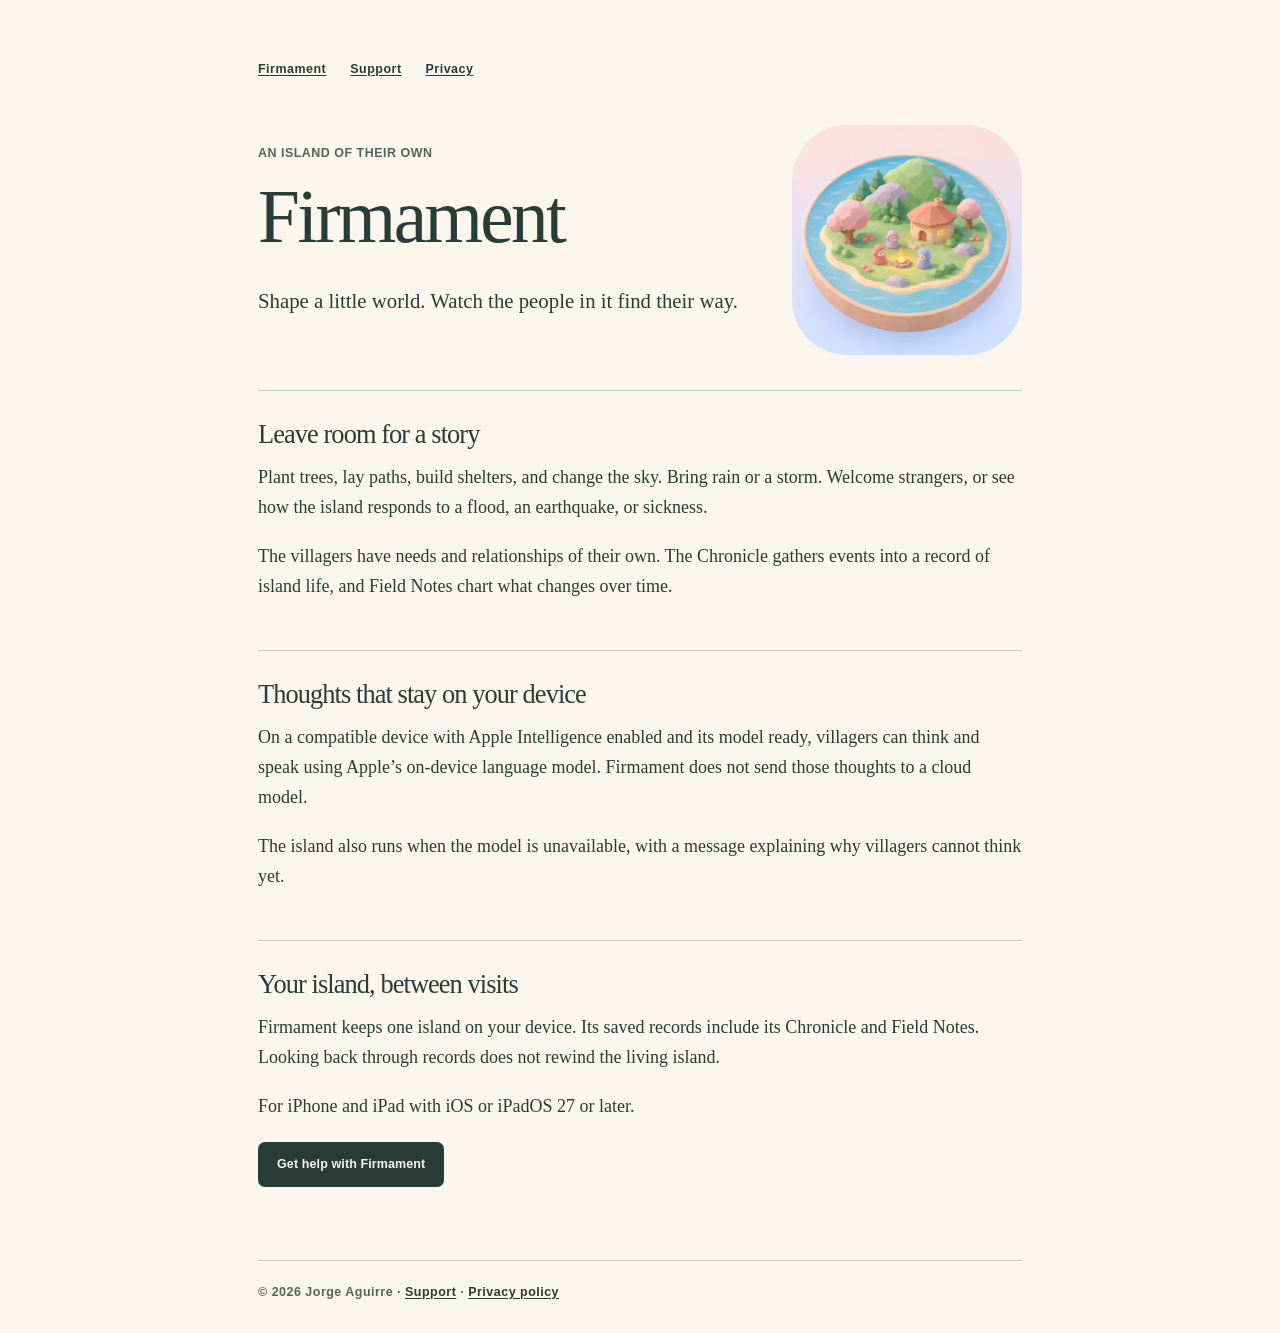
==== index.html @ 527929ad "Add Firmament support and privacy website" ====
<!doctype html>
<html lang="en">
<head>
  <meta charset="utf-8">
  <meta name="viewport" content="width=device-width, initial-scale=1">
  <meta name="description" content="Firmament is a small living island for iPhone and iPad. Shape its land and weather, watch its villagers, and read the story they leave behind.">
  <title>Firmament | A small living island</title>
  <link rel="stylesheet" href="styles.css">
</head>
<body>
<main>
  <nav aria-label="Main"><a href="./" aria-current="page">Firmament</a><a href="support/">Support</a><a href="privacy/">Privacy</a></nav>
  <div class="hero">
    <div><p class="eyebrow">An island of their own</p><h1>Firmament</h1><p class="lead">Shape a little world. Watch the people in it find their way.</p></div>
    <img class="icon" src="assets/app-icon.png" width="230" height="230" alt="A miniature island with villagers gathered around a fire, trees, and a coral-roofed hut.">
  </div>
  <section><h2>Leave room for a story</h2><p>Plant trees, lay paths, build shelters, and change the sky. Bring rain or a storm. Welcome strangers, or see how the island responds to a flood, an earthquake, or sickness.</p><p>The villagers have needs and relationships of their own. The Chronicle gathers events into a record of island life, and Field Notes chart what changes over time.</p></section>
  <section><h2>Thoughts that stay on your device</h2><p>On a compatible device with Apple Intelligence enabled and its model ready, villagers can think and speak using Apple’s on-device language model. Firmament does not send those thoughts to a cloud model.</p><p>The island also runs when the model is unavailable, with a message explaining why villagers cannot think yet.</p></section>
  <section><h2>Your island, between visits</h2><p>Firmament keeps one island on your device. Its saved records include its Chronicle and Field Notes. Looking back through records does not rewind the living island.</p><p>For iPhone and iPad with iOS or iPadOS 27 or later.</p><a class="button" href="support/">Get help with Firmament</a></section>
  <footer>© 2026 Jorge Aguirre · <a href="support/">Support</a> · <a href="privacy/">Privacy policy</a></footer>
</main>
</body>
</html>
---- styles.css ----
:root { color-scheme: light; --ink: #293d37; --paper: #faf6ed; --sage: #dce5d5; --line: #c7cdbf; --muted: #52665a; --coral: #b44839; }
* { box-sizing: border-box; }
body { margin: 0; background: var(--paper); color: var(--ink); font: 18px/1.65 Georgia, 'Times New Roman', serif; }
main { max-width: 820px; margin: auto; padding: 60px 28px 32px; }
nav, .eyebrow, .button, footer, .date { font: 600 0.78rem/1.5 -apple-system, BlinkMacSystemFont, 'Segoe UI', sans-serif; letter-spacing: .04em; }
nav { display: flex; flex-wrap: wrap; gap: 24px; margin-bottom: 46px; }
a { color: var(--coral); text-underline-offset: .2em; }
a:focus-visible { outline: 3px solid var(--coral); outline-offset: 5px; }
nav a, footer a { color: var(--ink); }
.eyebrow { text-transform: uppercase; color: var(--muted); margin: 0 0 12px; }
h1, h2 { line-height: 1.15; font-weight: 500; letter-spacing: -.035em; }
h1 { font-size: clamp(2.5rem, 8vw, 4.7rem); margin: 0 0 24px; }
h2 { font-size: 1.65rem; margin: 0 0 14px; }
p { margin: 0 0 20px; }
.hero { display: grid; grid-template-columns: 1fr 230px; gap: 30px; align-items: center; }
.icon { display: block; width: 100%; border-radius: 24%; }
.lead { font-size: 1.3rem; line-height: 1.5; }
.note { background: var(--sage); padding: 22px 25px; margin: 30px 0; border-radius: 8px; }
.note p:last-child { margin-bottom: 0; }
section { padding: 28px 0; border-top: 1px solid var(--line); }
section:first-of-type { margin-top: 35px; }
.button { display: inline-block; padding: 13px 19px; border-radius: 7px; background: var(--ink); color: var(--paper); text-decoration: none; letter-spacing: .01em; }
ul { padding-left: 24px; }
li { margin: 8px 0; }
footer { margin-top: 45px; padding-top: 22px; border-top: 1px solid var(--line); color: var(--muted); }
.date { color: var(--muted); margin-bottom: 30px; }
@media (max-width: 600px) { main { padding: 32px 22px; } nav { margin-bottom: 30px; gap: 20px; } .hero { grid-template-columns: 1fr; } .icon { width: 155px; grid-row: 1; } h1 { margin-bottom: 18px; } }
@media (prefers-reduced-motion: reduce) { * { scroll-behavior: auto !important; } }
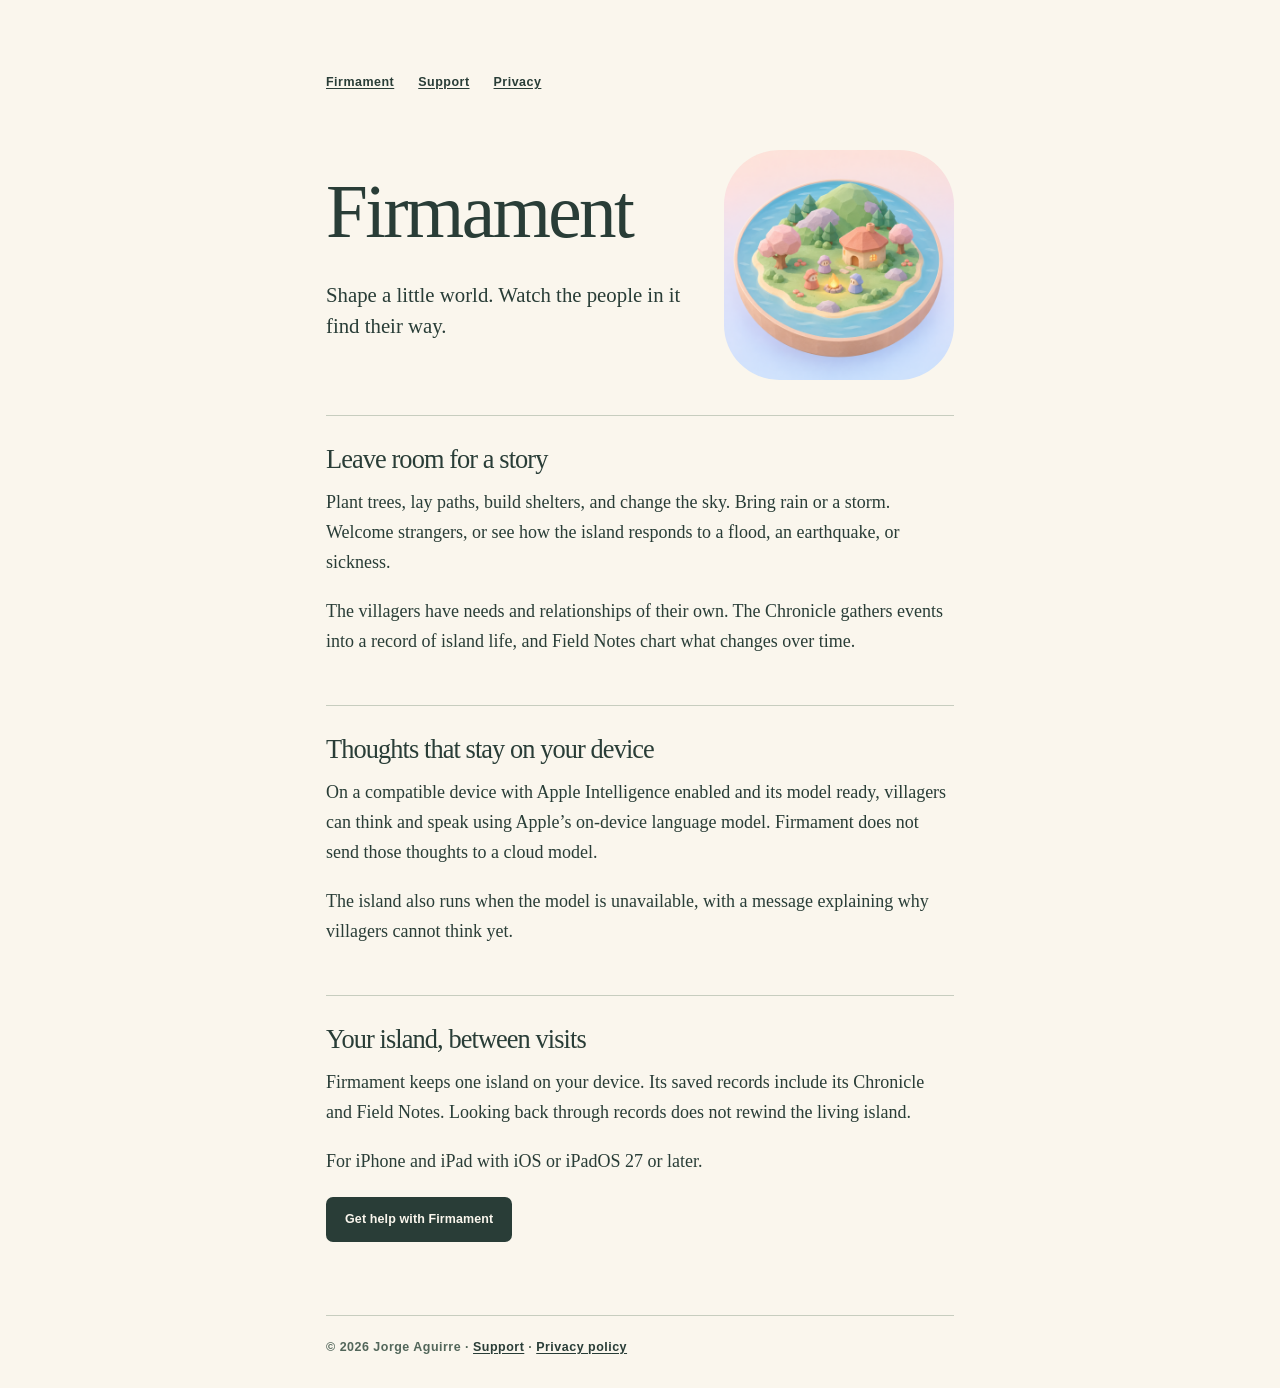
==== commit a045c95c: "Keep mobile icon square and refine support-page reading layout" ====
--- a/index.html
+++ b/index.html
@@ -11,7 +11,7 @@
 <main>
   <nav aria-label="Main"><a href="./" aria-current="page">Firmament</a><a href="support/">Support</a><a href="privacy/">Privacy</a></nav>
   <div class="hero">
-    <div><p class="eyebrow">An island of their own</p><h1>Firmament</h1><p class="lead">Shape a little world. Watch the people in it find their way.</p></div>
+    <div><h1>Firmament</h1><p class="lead">Shape a little world. Watch the people in it find their way.</p></div>
     <img class="icon" src="assets/app-icon.png" width="230" height="230" alt="A miniature island with villagers gathered around a fire, trees, and a coral-roofed hut.">
   </div>
   <section><h2>Leave room for a story</h2><p>Plant trees, lay paths, build shelters, and change the sky. Bring rain or a storm. Welcome strangers, or see how the island responds to a flood, an earthquake, or sickness.</p><p>The villagers have needs and relationships of their own. The Chronicle gathers events into a record of island life, and Field Notes chart what changes over time.</p></section>
--- a/styles.css
+++ b/styles.css
@@ -1,19 +1,21 @@
 :root { color-scheme: light; --ink: #293d37; --paper: #faf6ed; --sage: #dce5d5; --line: #c7cdbf; --muted: #52665a; --coral: #b44839; }
 * { box-sizing: border-box; }
 body { margin: 0; background: var(--paper); color: var(--ink); font: 18px/1.65 Georgia, 'Times New Roman', serif; }
-main { max-width: 820px; margin: auto; padding: 60px 28px 32px; }
-nav, .eyebrow, .button, footer, .date { font: 600 0.78rem/1.5 -apple-system, BlinkMacSystemFont, 'Segoe UI', sans-serif; letter-spacing: .04em; }
+main { max-width: 76ch; margin: auto; padding: 60px 28px 32px; }
+nav, .button, footer, .date { font: 600 0.78rem/1.5 -apple-system, BlinkMacSystemFont, 'Segoe UI', sans-serif; letter-spacing: .04em; }
 nav { display: flex; flex-wrap: wrap; gap: 24px; margin-bottom: 46px; }
+nav a { display: inline-flex; align-items: center; min-height: 44px; }
 a { color: var(--coral); text-underline-offset: .2em; }
+a:hover { color: var(--ink); }
 a:focus-visible { outline: 3px solid var(--coral); outline-offset: 5px; }
 nav a, footer a { color: var(--ink); }
-.eyebrow { text-transform: uppercase; color: var(--muted); margin: 0 0 12px; }
+::selection { background: var(--sage); color: var(--ink); }
 h1, h2 { line-height: 1.15; font-weight: 500; letter-spacing: -.035em; }
 h1 { font-size: clamp(2.5rem, 8vw, 4.7rem); margin: 0 0 24px; }
 h2 { font-size: 1.65rem; margin: 0 0 14px; }
 p { margin: 0 0 20px; }
 .hero { display: grid; grid-template-columns: 1fr 230px; gap: 30px; align-items: center; }
-.icon { display: block; width: 100%; border-radius: 24%; }
+.icon { display: block; width: 100%; height: auto; aspect-ratio: 1; border-radius: 24%; }
 .lead { font-size: 1.3rem; line-height: 1.5; }
 .note { background: var(--sage); padding: 22px 25px; margin: 30px 0; border-radius: 8px; }
 .note p:last-child { margin-bottom: 0; }
